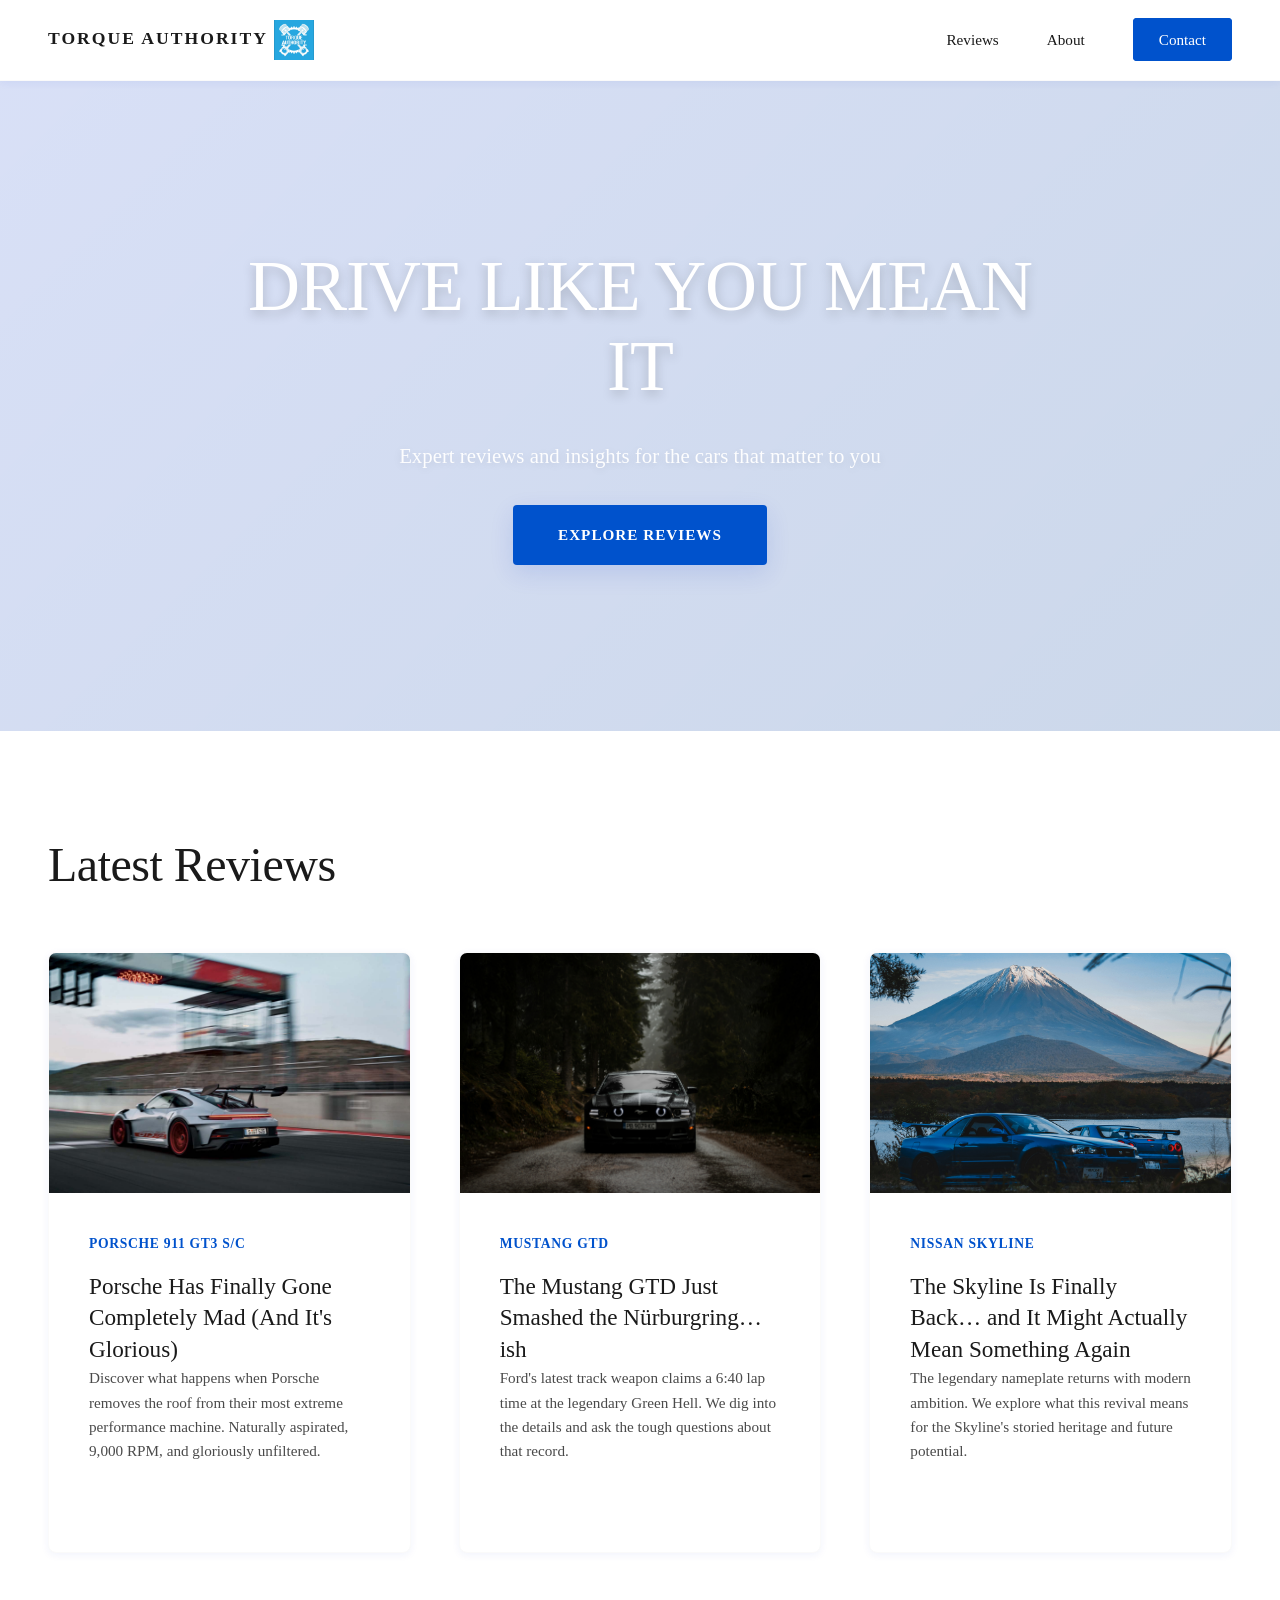
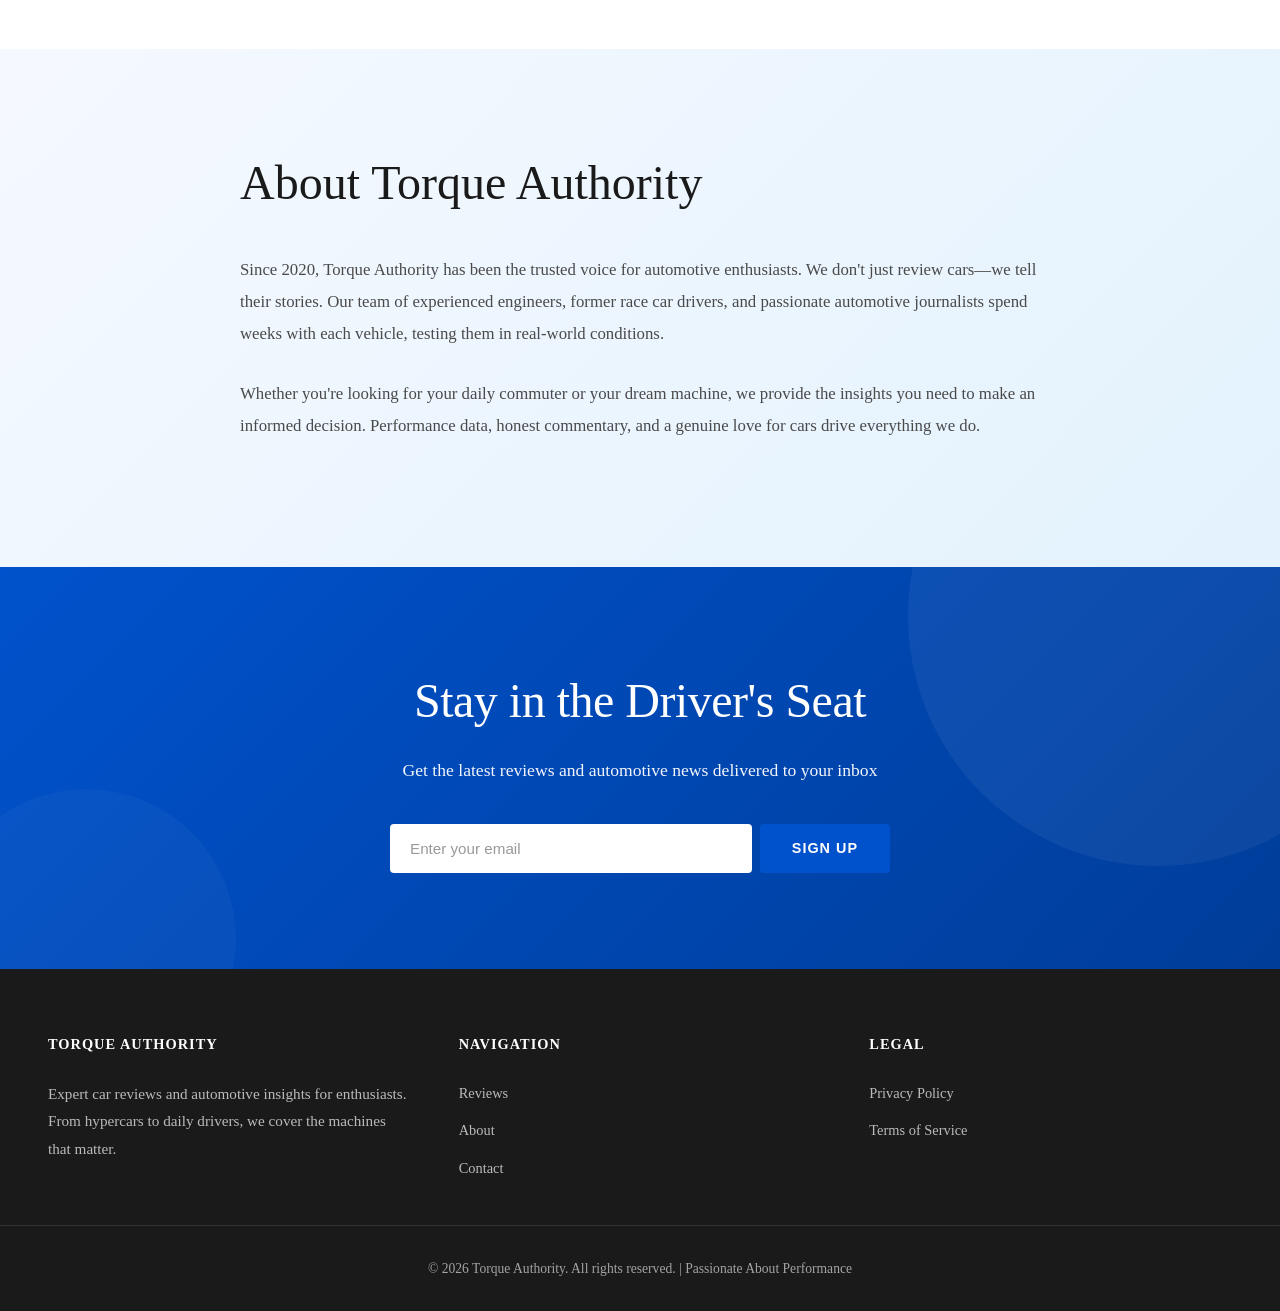
==== index.html @ 22b9e5da "Folder change" ====
<!DOCTYPE html>
<html lang="en">

<head>
    <meta charset="UTF-8">
    <meta name="viewport" content="width=device-width, initial-scale=1.0">
    <meta name="description"
        content="Torque Authority - Expert car reviews, performance analysis, and automotive insights for enthusiasts. Featuring in-depth reviews of Porsche, Mustang, and Nissan Skyline.">
    <meta name="keywords"
        content="car reviews, automotive blog, Porsche review, Mustang GTD, Nissan Skyline, performance cars, track reviews">
    <meta name="author" content="Torque Authority">
    <meta property="og:title" content="Torque Authority - Expert Car Reviews">
    <meta property="og:description"
        content="In-depth reviews of high-performance vehicles including Porsche 911 GT3 S/C, Mustang GTD, and Nissan Skyline.">
    <meta property="og:type" content="website">
    <meta name="robots" content="index, follow">
    <meta name="viewport" content="width=device-width, initial-scale=1.0, viewport-fit=cover">
    <title>Torque Authority - Expert Car Reviews & Performance Analysis</title>
    <link rel="stylesheet" href="styles-new.css">
</head>

<body>
    <!-- Navigation -->
    <header class="header">
        <nav class="navbar">
            <div class="nav-container">
                <div class="logo">
                    <a href="index-new.html" class="logo-link" title="Torque Authority Home">
                        <span class="logo-text">TORQUE AUTHORITY</span>
                        <img src="images/logo.jpeg" alt="Torque Authority Logo" style="height: 40px; margin-right: 10px; vertical-align: middle;">
                    </a>
                </div>
                <ul class="nav-menu">
                    <li><a href="#reviews" class="nav-link">Reviews</a></li>
                    <li><a href="#about" class="nav-link">About</a></li>
                    <li><a href="#contact" class="nav-link contact-btn">Contact</a></li>
                </ul>
                <div class="hamburger">
                    <span></span>
                    <span></span>
                    <span></span>
                </div>
            </div>
        </nav>
    </header>

    <main>
        <!-- Hero Section -->
        <section class="hero">
            <div class="hero-content">
                <h1 class="hero-title">DRIVE LIKE YOU MEAN IT</h1>
                <p class="hero-subtitle">Expert reviews and insights for the cars that matter to you</p>
                <a href="#reviews" class="cta-button">Explore Reviews</a>
            </div>
        </section>

        <!-- Featured Reviews -->
        <section id="reviews" class="reviews-section">
            <div class="section-container">
                <h2 class="section-title">Latest Reviews</h2>
                <div class="reviews-grid">
                    <!-- Review 1: Porsche -->
                    <article class="review-card">
                        <div class="card-image">
                            <img src="images/porsche-review.jpg" alt="Porsche 911 GT3 S/C - High-Performance Sports Car">
                        </div>
                        <div class="card-content">
                            <p class="review-meta">Porsche 911 GT3 S/C</p>
                            <h3><a href="porsche-review.html" class="review-title">Porsche Has Finally Gone Completely Mad (And It's Glorious)</a></h3>
                            <p class="review-excerpt">Discover what happens when Porsche removes the roof from their most extreme performance machine. Naturally aspirated, 9,000 RPM, and gloriously unfiltered.</p>
                            <a href="porsche-review.html" class="read-more">Read Review →</a>
                        </div>
                    </article>

                    <!-- Review 2: Mustang -->
                    <article class="review-card">
                        <div class="card-image">
                            <img src="images/mustang-review.jpg" alt="Ford Mustang GTD - Track-Focused American Muscle">
                        </div>
                        <div class="card-content">
                            <p class="review-meta">Mustang GTD</p>
                            <h3><a href="mustang-review.html" class="review-title">The Mustang GTD Just Smashed the Nürburgring…ish</a></h3>
                            <p class="review-excerpt">Ford's latest track weapon claims a 6:40 lap time at the legendary Green Hell. We dig into the details and ask the tough questions about that record.</p>
                            <a href="mustang-review.html" class="read-more">Read Review →</a>
                        </div>
                    </article>

                    <!-- Review 3: Nissan Skyline -->
                    <article class="review-card">
                        <div class="card-image">
                            <img src="images/skyline-review.jpg" alt="Nissan Skyline - Legendary Japanese Performance">
                        </div>
                        <div class="card-content">
                            <p class="review-meta">Nissan Skyline</p>
                            <h3><a href="skyline-review.html" class="review-title">The Skyline Is Finally Back… and It Might Actually Mean Something Again</a></h3>
                            <p class="review-excerpt">The legendary nameplate returns with modern ambition. We explore what this revival means for the Skyline's storied heritage and future potential.</p>
                            <a href="skyline-review.html" class="read-more">Read Review →</a>
                        </div>
                    </article>
                </div>
            </div>
        </section>

        <!-- About Section -->
        <section id="about" class="about-section">
            <div class="section-container">
                <div class="about-content">
                    <h2>About Torque Authority</h2>
                    <p>Since 2020, Torque Authority has been the trusted voice for automotive enthusiasts. We don't just review cars—we tell their stories. Our team of experienced engineers, former race car drivers, and passionate automotive journalists spend weeks with each vehicle, testing them in real-world conditions.</p>
                    <p>Whether you're looking for your daily commuter or your dream machine, we provide the insights you need to make an informed decision. Performance data, honest commentary, and a genuine love for cars drive everything we do.</p>
                </div>
            </div>
        </section>

        <!-- Newsletter Section -->
        <section id="contact" class="newsletter-section">
            <div class="section-container">
                <h2>Stay in the Driver's Seat</h2>
                <p>Get the latest reviews and automotive news delivered to your inbox</p>
                <form class="newsletter-form">
                    <input type="email" placeholder="Enter your email" required aria-label="Email for newsletter subscription">
                    <button type="submit" class="btn-submit">Sign Up</button>
                </form>
            </div>
        </section>
    </main>

    <!-- Footer -->
    <footer class="footer">
        <div class="footer-content">
            <div class="footer-section">
                <h4>TORQUE AUTHORITY</h4>
                <p>Expert car reviews and automotive insights for enthusiasts. From hypercars to daily drivers, we cover the machines that matter.</p>
            </div>
            <div class="footer-section">
                <h4>NAVIGATION</h4>
                <ul>
                    <li><a href="#reviews">Reviews</a></li>
                    <li><a href="#about">About</a></li>
                    <li><a href="#contact">Contact</a></li>
                </ul>
            </div>
            <div class="footer-section">
                <h4>LEGAL</h4>
                <ul>
                    <li><a href="#">Privacy Policy</a></li>
                    <li><a href="#">Terms of Service</a></li>
                </ul>
            </div>
        </div>
        <div class="footer-bottom">
            <p>&copy; 2026 Torque Authority. All rights reserved. | Passionate About Performance</p>
        </div>
    </footer>

    <script src="script.js"></script>
</body>

</html>
---- styles-new.css ----
/* ========================================
   TORQUE AUTHORITY - LEXINGTON INSPIRED
   BLUE COLOR SCHEME - ENHANCED
   ======================================== */

* {
    margin: 0;
    padding: 0;
    box-sizing: border-box;
}

:root {
    /* Blue Color Scheme */
    --primary-blue: #0052cc;
    --dark-blue: #003d99;
    --light-blue: #e3f2fd;
    --very-light-blue: #f5f9ff;
    
    /* Neutral Colors */
    --primary-black: #1a1a1a;
    --light-gray: #fafafa;
    --medium-gray: #f0f0f0;
    --dark-gray: #2a2a2a;
    --very-light-gray: #f8f8f8;
    --text-dark: #1a1a1a;
    --text-medium: #4a4a4a;
    --text-light: #6a6a6a;
    --text-muted: #8a8a8a;
    --white: #ffffff;
    --off-white: #fefefe;
    
    /* Shadows */
    --shadow-sm: 0 2px 8px rgba(0, 52, 204, 0.06);
    --shadow-md: 0 8px 24px rgba(0, 52, 204, 0.12);
    --shadow-lg: 0 16px 40px rgba(0, 52, 204, 0.15);
    --transition: all 0.3s ease;
}

html {
    scroll-behavior: smooth;
}

body {
    font-family: -apple-system, BlinkMacSystemFont, 'Segoe UI', Georgia, 'Times New Roman', serif;
    color: var(--text-dark);
    background-color: var(--off-white);
    line-height: 1.6;
    overflow-x: hidden;
}

/* ========================================
   SCROLL ANIMATIONS
   ======================================== */

@keyframes fadeInUp {
    from {
        opacity: 0;
        transform: translateY(30px);
    }
    to {
        opacity: 1;
        transform: translateY(0);
    }
}

@keyframes slideInLeft {
    from {
        opacity: 0;
        transform: translateX(-40px);
    }
    to {
        opacity: 1;
        transform: translateX(0);
    }
}

@keyframes slideInRight {
    from {
        opacity: 0;
        transform: translateX(40px);
    }
    to {
        opacity: 1;
        transform: translateX(0);
    }
}

@keyframes scaleIn {
    from {
        opacity: 0;
        transform: scale(0.95);
    }
    to {
        opacity: 1;
        transform: scale(1);
    }
}

.animate-fade-in-up {
    animation: fadeInUp 0.8s ease-out;
}

.animate-slide-in-left {
    animation: slideInLeft 0.8s ease-out;
}

.animate-slide-in-right {
    animation: slideInRight 0.8s ease-out;
}

.animate-scale-in {
    animation: scaleIn 0.6s ease-out;
}

/* ========================================
   HEADER & NAVIGATION
   ======================================== */

.header {
    position: sticky;
    top: 0;
    background-color: rgba(255, 255, 255, 0.98);
    backdrop-filter: blur(10px);
    border-bottom: 1px solid var(--light-gray);
    z-index: 1000;
    box-shadow: var(--shadow-sm);
    transition: var(--transition);
}

.navbar {
    padding: 1.25rem 0;
}

.nav-container {
    max-width: 1400px;
    margin: 0 auto;
    padding: 0 3rem;
    display: flex;
    justify-content: space-between;
    align-items: center;
}

.logo {
    font-size: 1.1rem;
    font-weight: 700;
    letter-spacing: 2px;
    color: var(--text-dark);
}

.logo-link {
    text-decoration: none;
    color: inherit;
    transition: var(--transition);
}

.logo-link:hover {
    color: var(--primary-blue);
}

.logo-text {
    text-transform: uppercase;
}

.nav-menu {
    display: flex;
    list-style: none;
    gap: 3rem;
    align-items: center;
}

.nav-link {
    color: var(--text-dark);
    text-decoration: none;
    font-weight: 500;
    font-size: 0.95rem;
    transition: var(--transition);
    position: relative;
}

.nav-link::after {
    content: '';
    position: absolute;
    bottom: -5px;
    left: 0;
    width: 0;
    height: 2px;
    background-color: var(--primary-blue);
    transition: var(--transition);
}

.nav-link:hover::after {
    width: 100%;
}

.contact-btn {
    background-color: var(--primary-blue);
    color: var(--white);
    padding: 0.7rem 1.5rem;
    border-radius: 4px;
    transition: var(--transition);
    border: 2px solid var(--primary-blue);
}

.contact-btn:hover {
    background-color: var(--dark-blue);
    border-color: var(--dark-blue);
    box-shadow: var(--shadow-md);
    transform: translateY(-2px);
}

.hamburger {
    display: none;
    flex-direction: column;
    cursor: pointer;
}

.hamburger span {
    width: 25px;
    height: 3px;
    background-color: var(--text-dark);
    margin: 4px 0;
    transition: var(--transition);
}

/* ========================================
   BUTTONS & CTA
   ======================================== */

.cta-button {
    display: inline-block;
    padding: 1.1rem 2.8rem;
    background-color: var(--primary-blue);
    color: var(--white);
    text-decoration: none;
    font-weight: 600;
    font-size: 0.95rem;
    letter-spacing: 1px;
    text-transform: uppercase;
    border: none;
    border-radius: 4px;
    cursor: pointer;
    transition: var(--transition);
    box-shadow: var(--shadow-md);
}

.cta-button:hover {
    background-color: var(--dark-blue);
    box-shadow: var(--shadow-lg);
    transform: translateY(-3px);
}

.btn-submit {
    padding: 1rem 2rem;
    background-color: var(--primary-blue);
    color: var(--white);
    border: none;
    font-size: 0.9rem;
    font-weight: 600;
    cursor: pointer;
    transition: var(--transition);
    text-transform: uppercase;
    letter-spacing: 1px;
    border-radius: 4px;
}

.btn-submit:hover {
    background-color: var(--dark-blue);
    box-shadow: var(--shadow-md);
    transform: translateY(-2px);
}

/* ========================================
   HERO SECTION
   ======================================== */

.hero {
    position: relative;
    display: flex;
    align-items: center;
    justify-content: center;
    padding: 8rem 3rem;
    max-width: 100%;
    min-height: 650px;
    background-image: url('../Images/Homepage.JPG');
    background-size: cover;
    background-position: center;
    background-attachment: fixed;
    overflow: hidden;
}

.hero::before {
    content: '';
    position: absolute;
    top: 0;
    left: 0;
    right: 0;
    bottom: 0;
    background: linear-gradient(135deg, rgba(0, 52, 204, 0.15) 0%, rgba(0, 61, 153, 0.2) 100%);
    z-index: 1;
}

.hero-content {
    position: relative;
    z-index: 2;
    max-width: 800px;
    display: flex;
    flex-direction: column;
    align-items: center;
    gap: 2rem;
    animation: fadeInUp 0.8s ease-out;
}

.hero-title {
    font-size: 4.5rem;
    line-height: 1.1;
    color: var(--white);
    font-weight: 300;
    letter-spacing: -1px;
    text-shadow: 0 4px 12px rgba(0, 0, 0, 0.2);
    text-align: center;
}

.hero-subtitle {
    font-size: 1.3rem;
    color: rgba(255, 255, 255, 0.95);
    line-height: 1.7;
    text-align: center;
    text-shadow: 0 2px 8px rgba(0, 0, 0, 0.1);
}

/* ========================================
   SECTION STYLES
   ======================================== */

.section-container {
    max-width: 1400px;
    margin: 0 auto;
    padding: 0 3rem;
}

section {
    padding: 6rem 0;
}

.section-title {
    font-size: 3rem;
    margin-bottom: 3rem;
    color: var(--text-dark);
    font-weight: 300;
    letter-spacing: -0.5px;
    animation: fadeInUp 0.6s ease-out;
}

/* ========================================
   REVIEWS SECTION
   ======================================== */

.reviews-section {
    background-color: var(--white);
}

.reviews-grid {
    display: grid;
    grid-template-columns: repeat(auto-fit, minmax(360px, 1fr));
    gap: 3rem;
}

.review-card {
    background-color: var(--white);
    border: 1px solid var(--light-gray);
    border-radius: 8px;
    overflow: hidden;
    transition: var(--transition);
    box-shadow: var(--shadow-sm);
    animation: fadeInUp 0.6s ease-out;
}

.review-card:hover {
    border-color: var(--primary-blue);
    box-shadow: var(--shadow-lg);
    transform: translateY(-8px);
}

.card-image {
    background: linear-gradient(135deg, var(--primary-blue) 0%, var(--dark-blue) 100%);
    height: 240px;
    display: flex;
    align-items: center;
    justify-content: center;
    font-size: 5rem;
    color: var(--white);
    overflow: hidden;
    position: relative;
    transition: var(--transition);
}

.card-image img {
    width: 100%;
    height: 100%;
    object-fit: cover;
    transition: var(--transition);
}

.review-card:hover .card-image img {
    transform: scale(1.05);
}

.card-content {
    padding: 2.5rem;
    display: flex;
    flex-direction: column;
    height: 100%;
}

.review-title {
    font-size: 1.45rem;
    margin-bottom: 0.75rem;
    line-height: 1.3;
    color: var(--text-dark);
    text-decoration: none;
    transition: var(--transition);
    font-weight: 500;
}

.review-title:hover {
    color: var(--primary-blue);
}

.review-meta {
    font-size: 0.85rem;
    color: var(--primary-blue);
    font-weight: 600;
    margin-bottom: 1rem;
    text-transform: uppercase;
    letter-spacing: 0.7px;
}

.review-excerpt {
    color: var(--text-medium);
    margin-bottom: 1.5rem;
    flex-grow: 1;
    font-size: 0.95rem;
    line-height: 1.6;
}

.read-more {
    color: var(--primary-blue);
    text-decoration: none;
    font-weight: 600;
    font-size: 0.95rem;
    transition: var(--transition);
    display: inline-flex;
    align-items: center;
    width: fit-content;
}

.read-more:hover {
    transform: translateX(4px);
}

/* ========================================
   REVIEW ARTICLE PAGE
   ======================================== */

.review-article {
    background-color: var(--white);
    padding: 4rem 0;
    min-height: 600px;
}

.article-image {
    width: 100%;
    max-height: 500px;
    object-fit: cover;
    border-radius: 8px;
    margin-bottom: 3rem;
    box-shadow: var(--shadow-md);
    animation: fadeInUp 0.6s ease-out;
}

.article-container {
    max-width: 800px;
    margin: 0 auto;
    padding: 0 3rem;
}

.article-header {
    margin-bottom: 3rem;
    animation: fadeInUp 0.6s ease-out;
}

.article-title {
    font-size: 3rem;
    margin-bottom: 1rem;
    color: var(--text-dark);
    font-weight: 300;
    line-height: 1.2;
}

.article-meta {
    font-size: 0.95rem;
    color: var(--primary-blue);
    font-weight: 600;
    text-transform: uppercase;
    letter-spacing: 1px;
    margin-bottom: 1.5rem;
}

.article-divider {
    width: 60px;
    height: 3px;
    background-color: var(--primary-blue);
    margin-top: 2rem;
    border-radius: 2px;
}

.article-content {
    font-size: 1.1rem;
    color: var(--text-medium);
    line-height: 1.9;
    margin-bottom: 3rem;
    animation: fadeInUp 0.8s ease-out;
}

.article-content p {
    margin-bottom: 1.8rem;
    text-align: justify;
}

.article-footer {
    padding-top: 2rem;
    border-top: 2px solid var(--light-gray);
    animation: fadeInUp 1s ease-out;
}

.back-link {
    color: var(--primary-blue);
    text-decoration: none;
    font-weight: 600;
    transition: var(--transition);
    display: inline-flex;
    align-items: center;
    gap: 0.5rem;
}

.back-link:hover {
    transform: translateX(-4px);
}

/* ========================================
   ABOUT SECTION
   ======================================== */

.about-section {
    background: linear-gradient(135deg, var(--very-light-blue) 0%, var(--light-blue) 100%);
    padding: 6rem 0;
}

.about-content {
    max-width: 800px;
    margin: 0 auto;
    animation: fadeInUp 0.6s ease-out;
}

.about-content h2 {
    font-size: 3rem;
    margin-bottom: 2rem;
    color: var(--text-dark);
    font-weight: 300;
}

.about-content p {
    font-size: 1.05rem;
    color: var(--text-medium);
    margin-bottom: 1.8rem;
    line-height: 1.9;
}

/* ========================================
   NEWSLETTER SECTION
   ======================================== */

.newsletter-section {
    background: linear-gradient(135deg, var(--primary-blue) 0%, var(--dark-blue) 100%);
    color: var(--white);
    text-align: center;
    padding: 6rem 0;
    position: relative;
    overflow: hidden;
}

.newsletter-section::before {
    content: '';
    position: absolute;
    top: -50%;
    right: -10%;
    width: 500px;
    height: 500px;
    background: rgba(255, 255, 255, 0.05);
    border-radius: 50%;
    animation: float 6s ease-in-out infinite;
}

.newsletter-section::after {
    content: '';
    position: absolute;
    bottom: -30%;
    left: -5%;
    width: 300px;
    height: 300px;
    background: rgba(255, 255, 255, 0.03);
    border-radius: 50%;
    animation: float 8s ease-in-out infinite reverse;
}

@keyframes float {
    0%, 100% {
        transform: translateY(0px);
    }
    50% {
        transform: translateY(-30px);
    }
}

.newsletter-section h2 {
    font-size: 3rem;
    margin-bottom: 1rem;
    font-weight: 300;
    letter-spacing: -0.5px;
    position: relative;
    z-index: 2;
    animation: fadeInUp 0.6s ease-out;
}

.newsletter-section p {
    font-size: 1.1rem;
    margin-bottom: 2.5rem;
    opacity: 0.95;
    position: relative;
    z-index: 2;
    animation: fadeInUp 0.8s ease-out;
}

.newsletter-form {
    display: flex;
    gap: 0.5rem;
    max-width: 500px;
    margin: 0 auto;
    position: relative;
    z-index: 2;
    animation: fadeInUp 1s ease-out;
}

.newsletter-form input {
    flex: 1;
    padding: 1rem 1.25rem;
    border: none;
    border-radius: 4px;
    font-size: 0.95rem;
    background-color: var(--white);
    color: var(--text-dark);
    transition: var(--transition);
}

.newsletter-form input::placeholder {
    color: #999;
}

.newsletter-form input:focus {
    outline: none;
    box-shadow: 0 0 0 3px rgba(255, 255, 255, 0.2);
}

/* ========================================
   FOOTER
   ======================================== */

.footer {
    background-color: var(--primary-black);
    color: var(--white);
    padding: 4rem 0 2rem 0;
}

.footer-content {
    max-width: 1400px;
    margin: 0 auto;
    padding: 0 3rem;
    display: grid;
    grid-template-columns: repeat(auto-fit, minmax(250px, 1fr));
    gap: 3rem;
    margin-bottom: 2rem;
}

.footer-section h4 {
    font-size: 0.9rem;
    margin-bottom: 1.5rem;
    text-transform: uppercase;
    letter-spacing: 1px;
    font-weight: 600;
}

.footer-section p {
    color: rgba(255, 255, 255, 0.7);
    line-height: 1.8;
    margin-bottom: 1.5rem;
    font-size: 0.95rem;
}

.footer-section ul {
    list-style: none;
}

.footer-section li {
    margin-bottom: 0.75rem;
}

.footer-section a {
    color: rgba(255, 255, 255, 0.7);
    text-decoration: none;
    transition: var(--transition);
    font-size: 0.9rem;
}

.footer-section a:hover {
    color: var(--primary-blue);
    padding-left: 4px;
}

.footer-bottom {
    text-align: center;
    padding-top: 2rem;
    border-top: 1px solid rgba(255, 255, 255, 0.1);
    color: rgba(255, 255, 255, 0.6);
    font-size: 0.85rem;
    max-width: 1400px;
    margin: 0 auto;
    padding: 2rem 3rem 0;
}

/* ========================================
   RESPONSIVE DESIGN
   ======================================== */

@media (max-width: 768px) {
    .nav-menu {
        display: none;
    }

    .hamburger {
        display: flex;
    }

    .nav-container {
        padding: 0 2rem;
    }

    .hero {
        padding: 4rem 2rem;
        min-height: 400px;
    }

    .hero-title {
        font-size: 2.5rem;
    }

    .hero-subtitle {
        font-size: 1.1rem;
    }

    .section-container {
        padding: 0 2rem;
    }

    .section-title {
        font-size: 2rem;
    }

    .reviews-grid {
        grid-template-columns: 1fr;
        gap: 2rem;
    }

    .article-container {
        padding: 0 2rem;
    }

    .article-title {
        font-size: 2rem;
    }

    .article-content {
        font-size: 1rem;
    }

    .newsletter-form {
        flex-direction: column;
    }

    .newsletter-form .btn-submit {
        flex: 1;
    }

    .card-image {
        height: 200px;
    }
}

@media (max-width: 480px) {
    .nav-container {
        padding: 0 1.5rem;
    }

    .hero {
        padding: 3rem 1.5rem;
        min-height: 300px;
        background-attachment: scroll;
    }

    .hero-title {
        font-size: 1.75rem;
    }

    .hero-subtitle {
        font-size: 1rem;
    }

    .section-container {
        padding: 0 1.5rem;
    }

    .section-title {
        font-size: 1.5rem;
    }

    .card-content {
        padding: 1.5rem;
    }

    .review-title {
        font-size: 1.2rem;
    }

    .article-container {
        padding: 0 1.5rem;
    }

    .article-title {
        font-size: 1.5rem;
    }

    .newsletter-section h2 {
        font-size: 1.75rem;
    }

    .newsletter-section p {
        font-size: 1rem;
    }

    .card-image {
        height: 180px;
    }
}

/* ========================================
   ACCESSIBILITY & UTILITY
   ======================================== */

@media (prefers-reduced-motion: reduce) {
    * {
        animation-duration: 0.01ms !important;
        animation-iteration-count: 1 !important;
        transition-duration: 0.01ms !important;
    }
}

a:focus,
button:focus,
input:focus {
    outline: 2px solid var(--primary-blue);
    outline-offset: 2px;
}
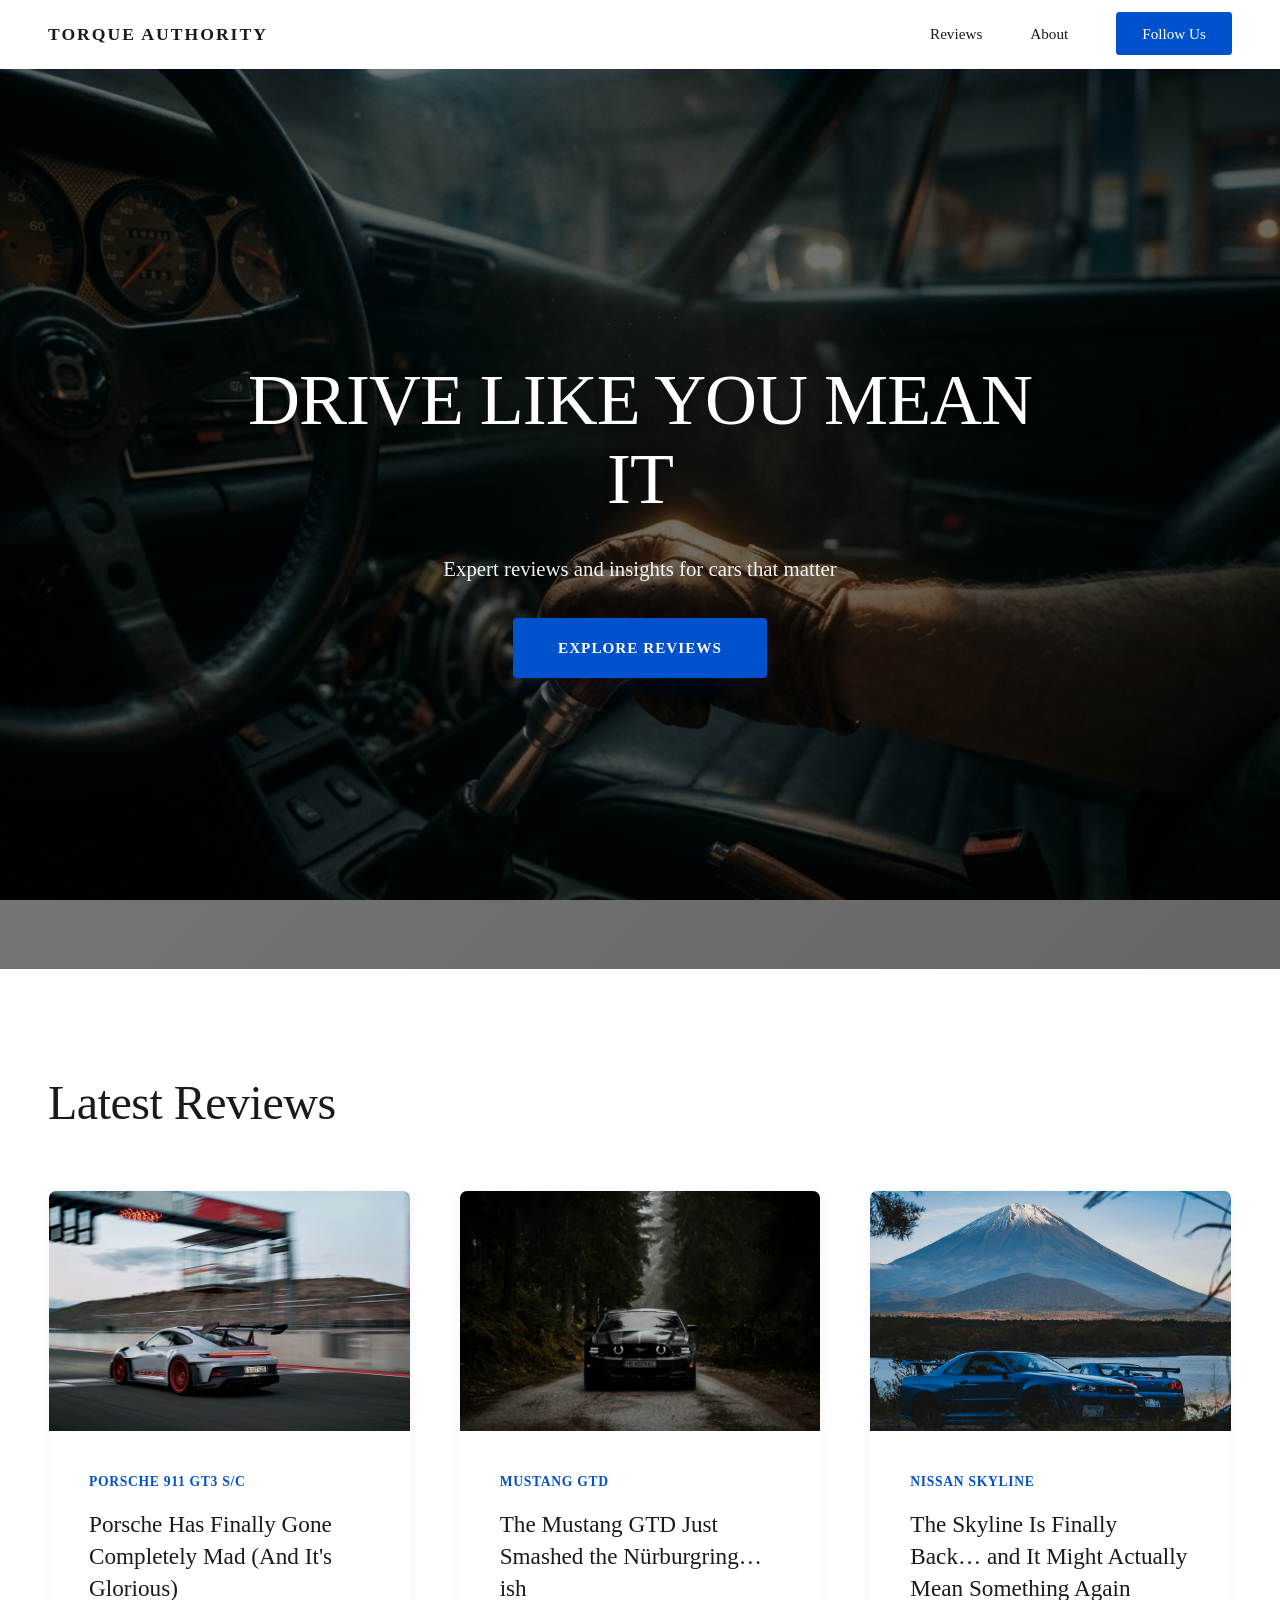
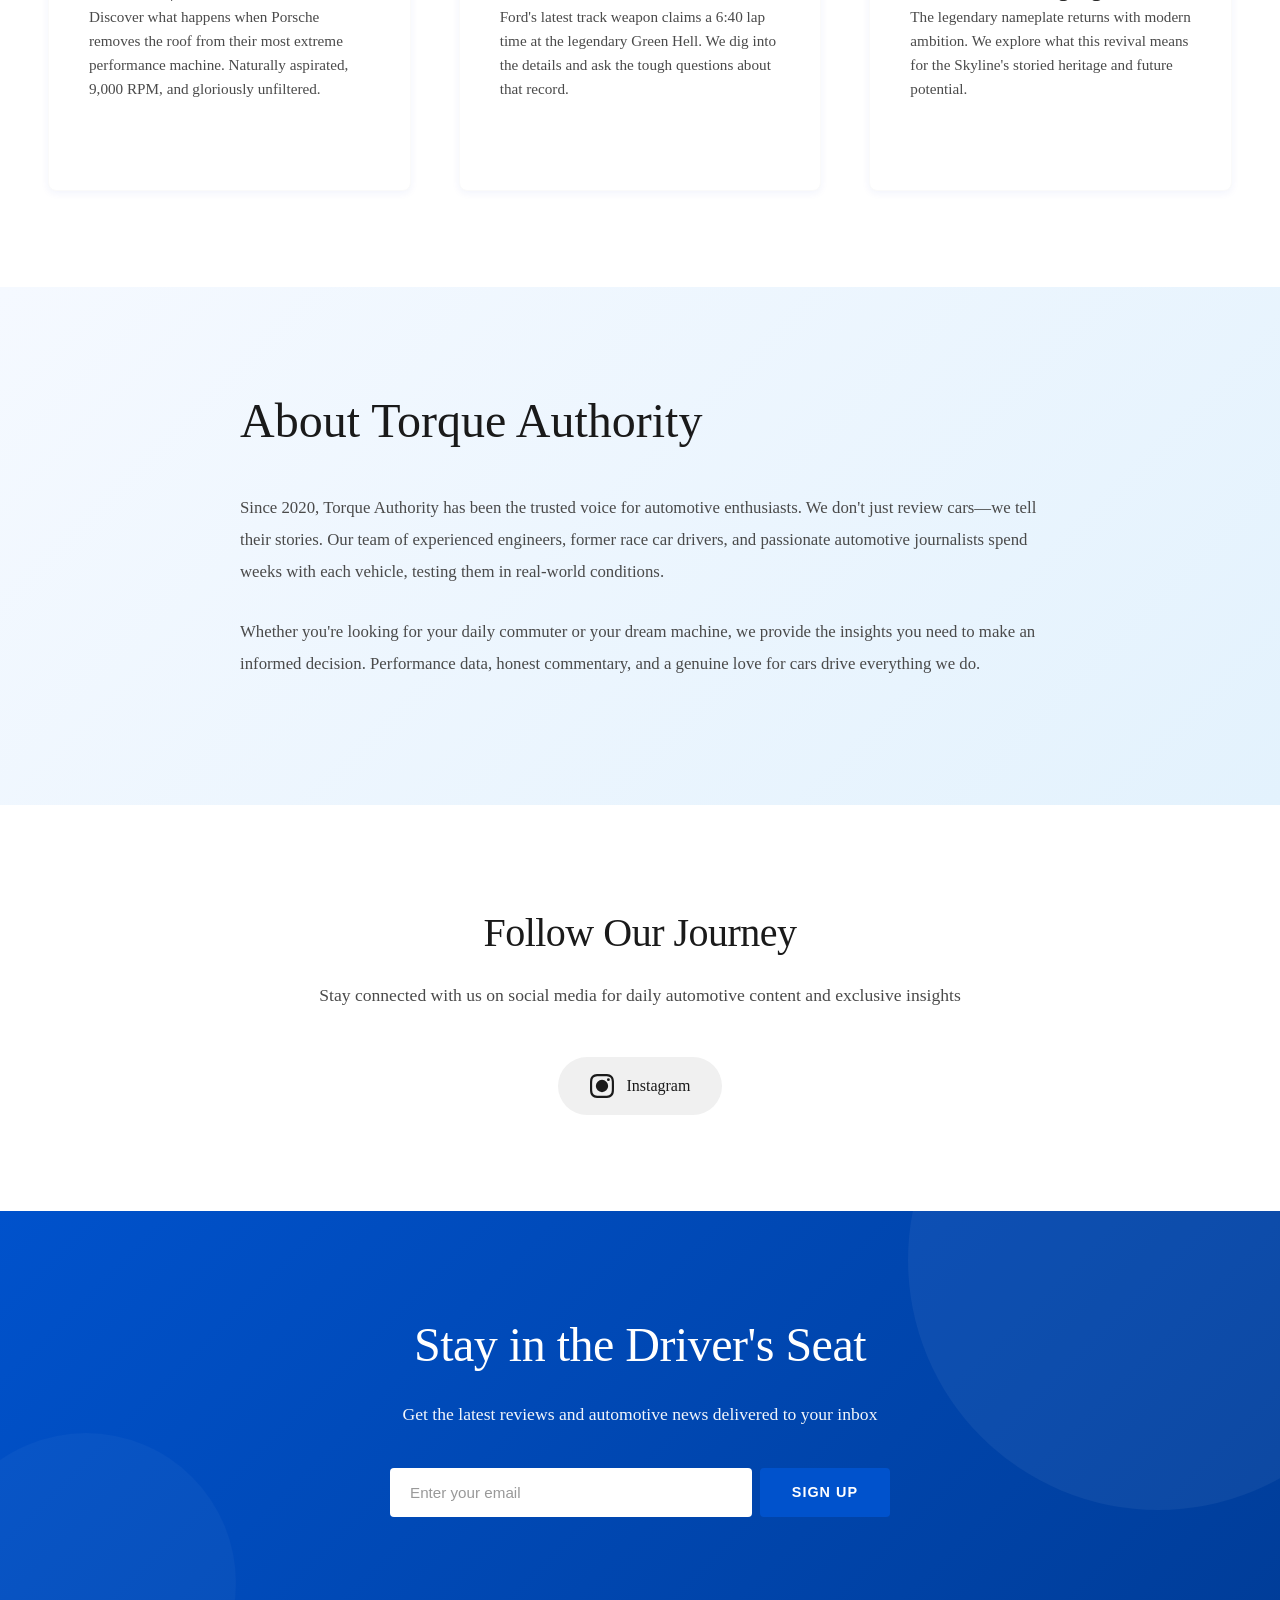
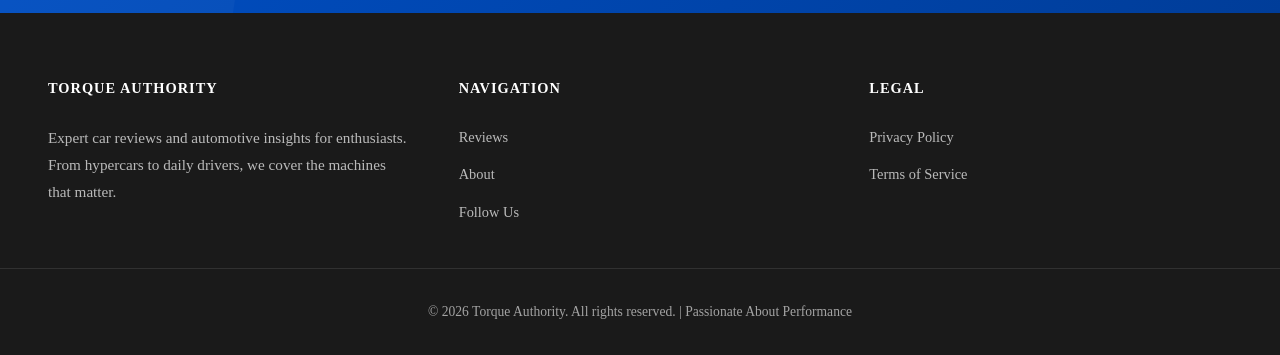
==== commit ab824238: "homepage updates" ====
--- a/index.html
+++ b/index.html
@@ -17,6 +17,15 @@
     <meta name="viewport" content="width=device-width, initial-scale=1.0, viewport-fit=cover">
     <title>Torque Authority - Expert Car Reviews & Performance Analysis</title>
     <link rel="stylesheet" href="styles-new.css">
+    <!-- Google tag (gtag.js) -->
+    <script async src="https://www.googletagmanager.com/gtag/js?id=G-8JW943DFEB"></script>
+    <script>
+        window.dataLayer = window.dataLayer || [];
+        function gtag() { dataLayer.push(arguments); }
+        gtag('js', new Date());
+
+        gtag('config', 'G-8JW943DFEB');
+    </script>
 </head>
 
 <body>
@@ -25,15 +34,14 @@
         <nav class="navbar">
             <div class="nav-container">
                 <div class="logo">
-                    <a href="index-new.html" class="logo-link" title="Torque Authority Home">
+                    <a href="index.html" class="logo-link" title="Torque Authority Home">
                         <span class="logo-text">TORQUE AUTHORITY</span>
-                        <img src="images/logo.jpeg" alt="Torque Authority Logo" style="height: 40px; margin-right: 10px; vertical-align: middle;">
                     </a>
                 </div>
                 <ul class="nav-menu">
                     <li><a href="#reviews" class="nav-link">Reviews</a></li>
                     <li><a href="#about" class="nav-link">About</a></li>
-                    <li><a href="#contact" class="nav-link contact-btn">Contact</a></li>
+                    <li><a href="#social" class="nav-link contact-btn">Follow Us</a></li>
                 </ul>
                 <div class="hamburger">
                     <span></span>
@@ -45,16 +53,18 @@
     </header>
 
     <main>
-        <!-- Hero Section -->
+        <!-- Hero Section with Background Image -->
         <section class="hero">
             <div class="hero-content">
                 <h1 class="hero-title">DRIVE LIKE YOU MEAN IT</h1>
-                <p class="hero-subtitle">Expert reviews and insights for the cars that matter to you</p>
-                <a href="#reviews" class="cta-button">Explore Reviews</a>
-            </div>
-        </section>
-
-        <!-- Featured Reviews -->
+                <p class="hero-subtitle">Expert reviews and insights for cars that matter</p>
+                <div class="hero-cta">
+                    <a href="#reviews" class="cta-button primary">Explore Reviews</a>
+                </div>
+            </div>
+        </section>
+
+        <!-- Featured Reviews Section -->
         <section id="reviews" class="reviews-section">
             <div class="section-container">
                 <h2 class="section-title">Latest Reviews</h2>
@@ -62,12 +72,16 @@
                     <!-- Review 1: Porsche -->
                     <article class="review-card">
                         <div class="card-image">
-                            <img src="images/porsche-review.jpg" alt="Porsche 911 GT3 S/C - High-Performance Sports Car">
+                            <img src="images/porsche-review.jpg"
+                                alt="Porsche 911 GT3 S/C - High-Performance Sports Car">
                         </div>
                         <div class="card-content">
                             <p class="review-meta">Porsche 911 GT3 S/C</p>
-                            <h3><a href="porsche-review.html" class="review-title">Porsche Has Finally Gone Completely Mad (And It's Glorious)</a></h3>
-                            <p class="review-excerpt">Discover what happens when Porsche removes the roof from their most extreme performance machine. Naturally aspirated, 9,000 RPM, and gloriously unfiltered.</p>
+                            <h3><a href="porsche-review.html" class="review-title">Porsche Has Finally Gone Completely
+                                    Mad (And It's Glorious)</a></h3>
+                            <p class="review-excerpt">Discover what happens when Porsche removes the roof from their
+                                most extreme performance machine. Naturally aspirated, 9,000 RPM, and gloriously
+                                unfiltered.</p>
                             <a href="porsche-review.html" class="read-more">Read Review →</a>
                         </div>
                     </article>
@@ -79,8 +93,10 @@
                         </div>
                         <div class="card-content">
                             <p class="review-meta">Mustang GTD</p>
-                            <h3><a href="mustang-review.html" class="review-title">The Mustang GTD Just Smashed the Nürburgring…ish</a></h3>
-                            <p class="review-excerpt">Ford's latest track weapon claims a 6:40 lap time at the legendary Green Hell. We dig into the details and ask the tough questions about that record.</p>
+                            <h3><a href="mustang-review.html" class="review-title">The Mustang GTD Just Smashed the
+                                    Nürburgring…ish</a></h3>
+                            <p class="review-excerpt">Ford's latest track weapon claims a 6:40 lap time at the legendary
+                                Green Hell. We dig into the details and ask the tough questions about that record.</p>
                             <a href="mustang-review.html" class="read-more">Read Review →</a>
                         </div>
                     </article>
@@ -92,8 +108,10 @@
                         </div>
                         <div class="card-content">
                             <p class="review-meta">Nissan Skyline</p>
-                            <h3><a href="skyline-review.html" class="review-title">The Skyline Is Finally Back… and It Might Actually Mean Something Again</a></h3>
-                            <p class="review-excerpt">The legendary nameplate returns with modern ambition. We explore what this revival means for the Skyline's storied heritage and future potential.</p>
+                            <h3><a href="skyline-review.html" class="review-title">The Skyline Is Finally Back… and It
+                                    Might Actually Mean Something Again</a></h3>
+                            <p class="review-excerpt">The legendary nameplate returns with modern ambition. We explore
+                                what this revival means for the Skyline's storied heritage and future potential.</p>
                             <a href="skyline-review.html" class="read-more">Read Review →</a>
                         </div>
                     </article>
@@ -106,19 +124,43 @@
             <div class="section-container">
                 <div class="about-content">
                     <h2>About Torque Authority</h2>
-                    <p>Since 2020, Torque Authority has been the trusted voice for automotive enthusiasts. We don't just review cars—we tell their stories. Our team of experienced engineers, former race car drivers, and passionate automotive journalists spend weeks with each vehicle, testing them in real-world conditions.</p>
-                    <p>Whether you're looking for your daily commuter or your dream machine, we provide the insights you need to make an informed decision. Performance data, honest commentary, and a genuine love for cars drive everything we do.</p>
+                    <p>Since 2020, Torque Authority has been the trusted voice for automotive enthusiasts. We don't just
+                        review cars—we tell their stories. Our team of experienced engineers, former race car drivers,
+                        and passionate automotive journalists spend weeks with each vehicle, testing them in real-world
+                        conditions.</p>
+                    <p>Whether you're looking for your daily commuter or your dream machine, we provide the insights you
+                        need to make an informed decision. Performance data, honest commentary, and a genuine love for
+                        cars drive everything we do.</p>
+                </div>
+            </div>
+        </section>
+
+        <!-- Social Links Section -->
+        <section id="social" class="social-section">
+            <div class="section-container">
+                <h2>Follow Our Journey</h2>
+                <p>Stay connected with us on social media for daily automotive content and exclusive insights</p>
+                <div class="social-links">
+                    <a href="https://www.instagram.com/torqueauthority/" target="_blank" rel="noopener noreferrer"
+                        class="social-link instagram" aria-label="Follow Torque Authority on Instagram">
+                        <svg viewBox="0 0 24 24" fill="currentColor">
+                            <path
+                                d="M12 2.163c3.204 0 3.584.012 4.85.07 3.252.148 4.771 1.691 4.919 4.919.058 1.265.069 1.645.069 4.849 0 3.205-.012 3.584-.069 4.849-.149 3.225-1.664 4.771-4.919 4.919-1.266.058-1.644.07-4.85.07-3.204 0-3.584-.012-4.849-.07-3.26-.149-4.771-1.699-4.919-4.92-.058-1.265-.07-1.644-.07-4.849 0-3.204.013-3.583.07-4.849.149-3.227 1.664-4.771 4.919-4.919 1.266-.057 1.645-.069 4.849-.069zm0-2.163c-3.259 0-3.667.014-4.947.072-4.358.2-6.78 2.618-6.98 6.98-.059 1.281-.073 1.689-.073 4.948 0 3.259.014 3.668.072 4.948.2 4.358 2.618 6.78 6.98 6.98 1.281.058 1.689.072 4.948.072 3.259 0 3.668-.014 4.948-.072 4.354-.2 6.782-2.618 6.979-6.98.059-1.28.073-1.689.073-4.948 0-3.259-.014-3.667-.072-4.947-.196-4.354-2.617-6.78-6.979-6.98-1.281-.059-1.69-.073-4.949-.073zM5.838 12a6.162 6.162 0 1 1 12.324 0 6.162 6.162 0 0 1-12.324 0zM12 16a4 4 0 1 1 0-8 4 4 0 0 1 0 8zm4.965-10.322a1.44 1.44 0 1 1 2.881.001 1.44 1.44 0 0 1-2.881-.001z" />
+                        </svg>
+                        <span>Instagram</span>
+                    </a>
                 </div>
             </div>
         </section>
 
         <!-- Newsletter Section -->
-        <section id="contact" class="newsletter-section">
+        <section class="newsletter-section">
             <div class="section-container">
                 <h2>Stay in the Driver's Seat</h2>
                 <p>Get the latest reviews and automotive news delivered to your inbox</p>
                 <form class="newsletter-form">
-                    <input type="email" placeholder="Enter your email" required aria-label="Email for newsletter subscription">
+                    <input type="email" placeholder="Enter your email" required
+                        aria-label="Email for newsletter subscription">
                     <button type="submit" class="btn-submit">Sign Up</button>
                 </form>
             </div>
@@ -130,14 +172,15 @@
         <div class="footer-content">
             <div class="footer-section">
                 <h4>TORQUE AUTHORITY</h4>
-                <p>Expert car reviews and automotive insights for enthusiasts. From hypercars to daily drivers, we cover the machines that matter.</p>
+                <p>Expert car reviews and automotive insights for enthusiasts. From hypercars to daily drivers, we cover
+                    the machines that matter.</p>
             </div>
             <div class="footer-section">
                 <h4>NAVIGATION</h4>
                 <ul>
                     <li><a href="#reviews">Reviews</a></li>
                     <li><a href="#about">About</a></li>
-                    <li><a href="#contact">Contact</a></li>
+                    <li><a href="#social">Follow Us</a></li>
                 </ul>
             </div>
             <div class="footer-section">
@@ -156,4 +199,4 @@
     <script src="script.js"></script>
 </body>
 
-</html>
+</html>
--- a/styles-new.css
+++ b/styles-new.css
@@ -280,8 +280,8 @@
     justify-content: center;
     padding: 8rem 3rem;
     max-width: 100%;
-    min-height: 650px;
-    background-image: url('../Images/Homepage.JPG');
+    min-height: 100vh;
+    background-image: url('images/homepage.png');
     background-size: cover;
     background-position: center;
     background-attachment: fixed;
@@ -295,7 +295,7 @@
     left: 0;
     right: 0;
     bottom: 0;
-    background: linear-gradient(135deg, rgba(0, 52, 204, 0.15) 0%, rgba(0, 61, 153, 0.2) 100%);
+    background: linear-gradient(135deg, rgba(0, 0, 0, 0.50) 0%, rgba(0, 0, 0, 0.60) 100%);
     z-index: 1;
 }
 
@@ -577,6 +577,67 @@
 }
 
 /* ========================================
+   SOCIAL SECTION
+   ======================================== */
+
+.social-section {
+    background-color: var(--white);
+    padding: 6rem 0;
+    text-align: center;
+}
+
+.social-section h2 {
+    font-size: 2.5rem;
+    margin-bottom: 1rem;
+    font-weight: 300;
+    letter-spacing: -0.5px;
+    color: var(--text-dark);
+}
+
+.social-section p {
+    font-size: 1.1rem;
+    color: var(--text-medium);
+    margin-bottom: 3rem;
+}
+
+.social-links {
+    display: flex;
+    justify-content: center;
+    gap: 2rem;
+    flex-wrap: wrap;
+}
+
+.social-link {
+    display: inline-flex;
+    align-items: center;
+    gap: 0.8rem;
+    padding: 1rem 2rem;
+    background-color: var(--medium-gray);
+    color: var(--text-dark);
+    text-decoration: none;
+    border-radius: 50px;
+    transition: var(--transition);
+    font-weight: 500;
+    font-size: 1rem;
+}
+
+.social-link:hover {
+    background-color: var(--primary-blue);
+    color: var(--white);
+    transform: translateY(-3px);
+    box-shadow: var(--shadow-md);
+}
+
+.social-link svg {
+    width: 24px;
+    height: 24px;
+}
+
+.social-link.instagram:hover {
+    background: linear-gradient(45deg, #f09433 0%, #e6683c 25%, #dc2743 50%, #cc2366 75%, #bc1888 100%);
+}
+
+/* ========================================
    NEWSLETTER SECTION
    ======================================== */
 
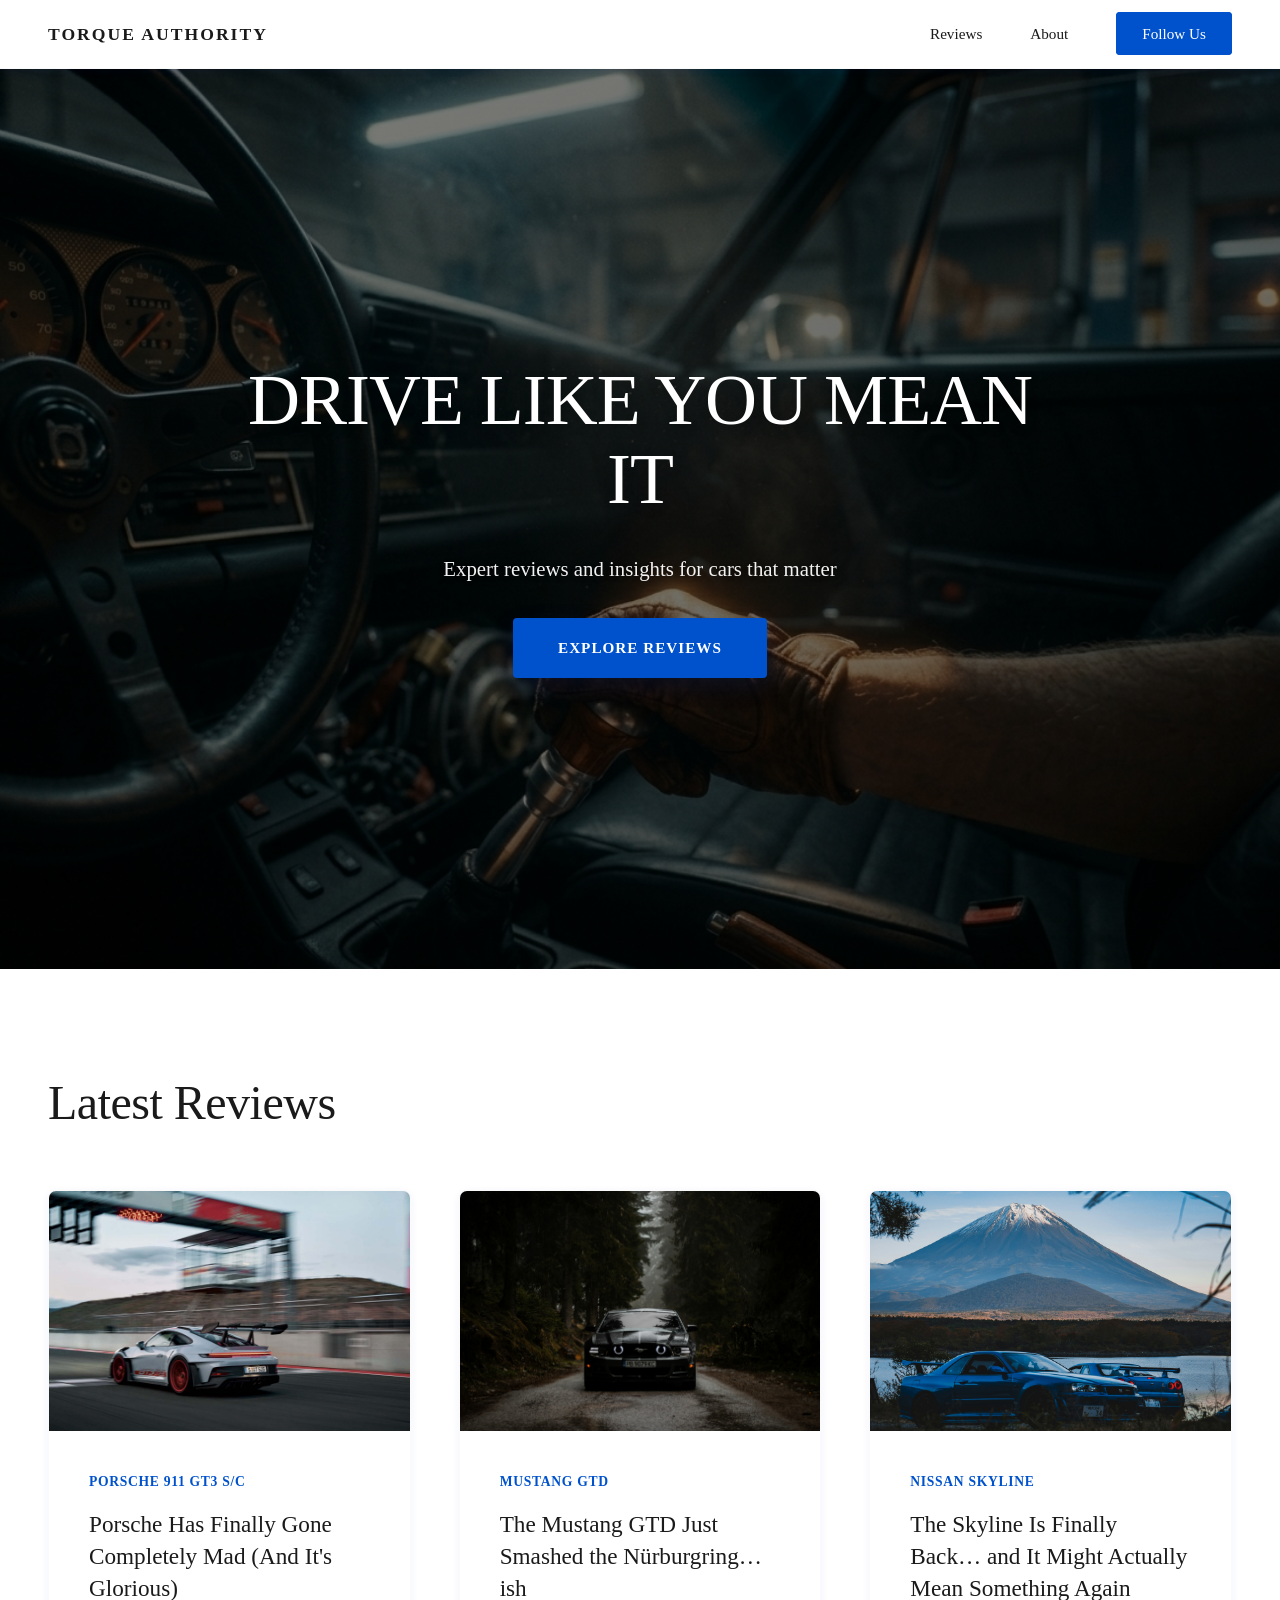
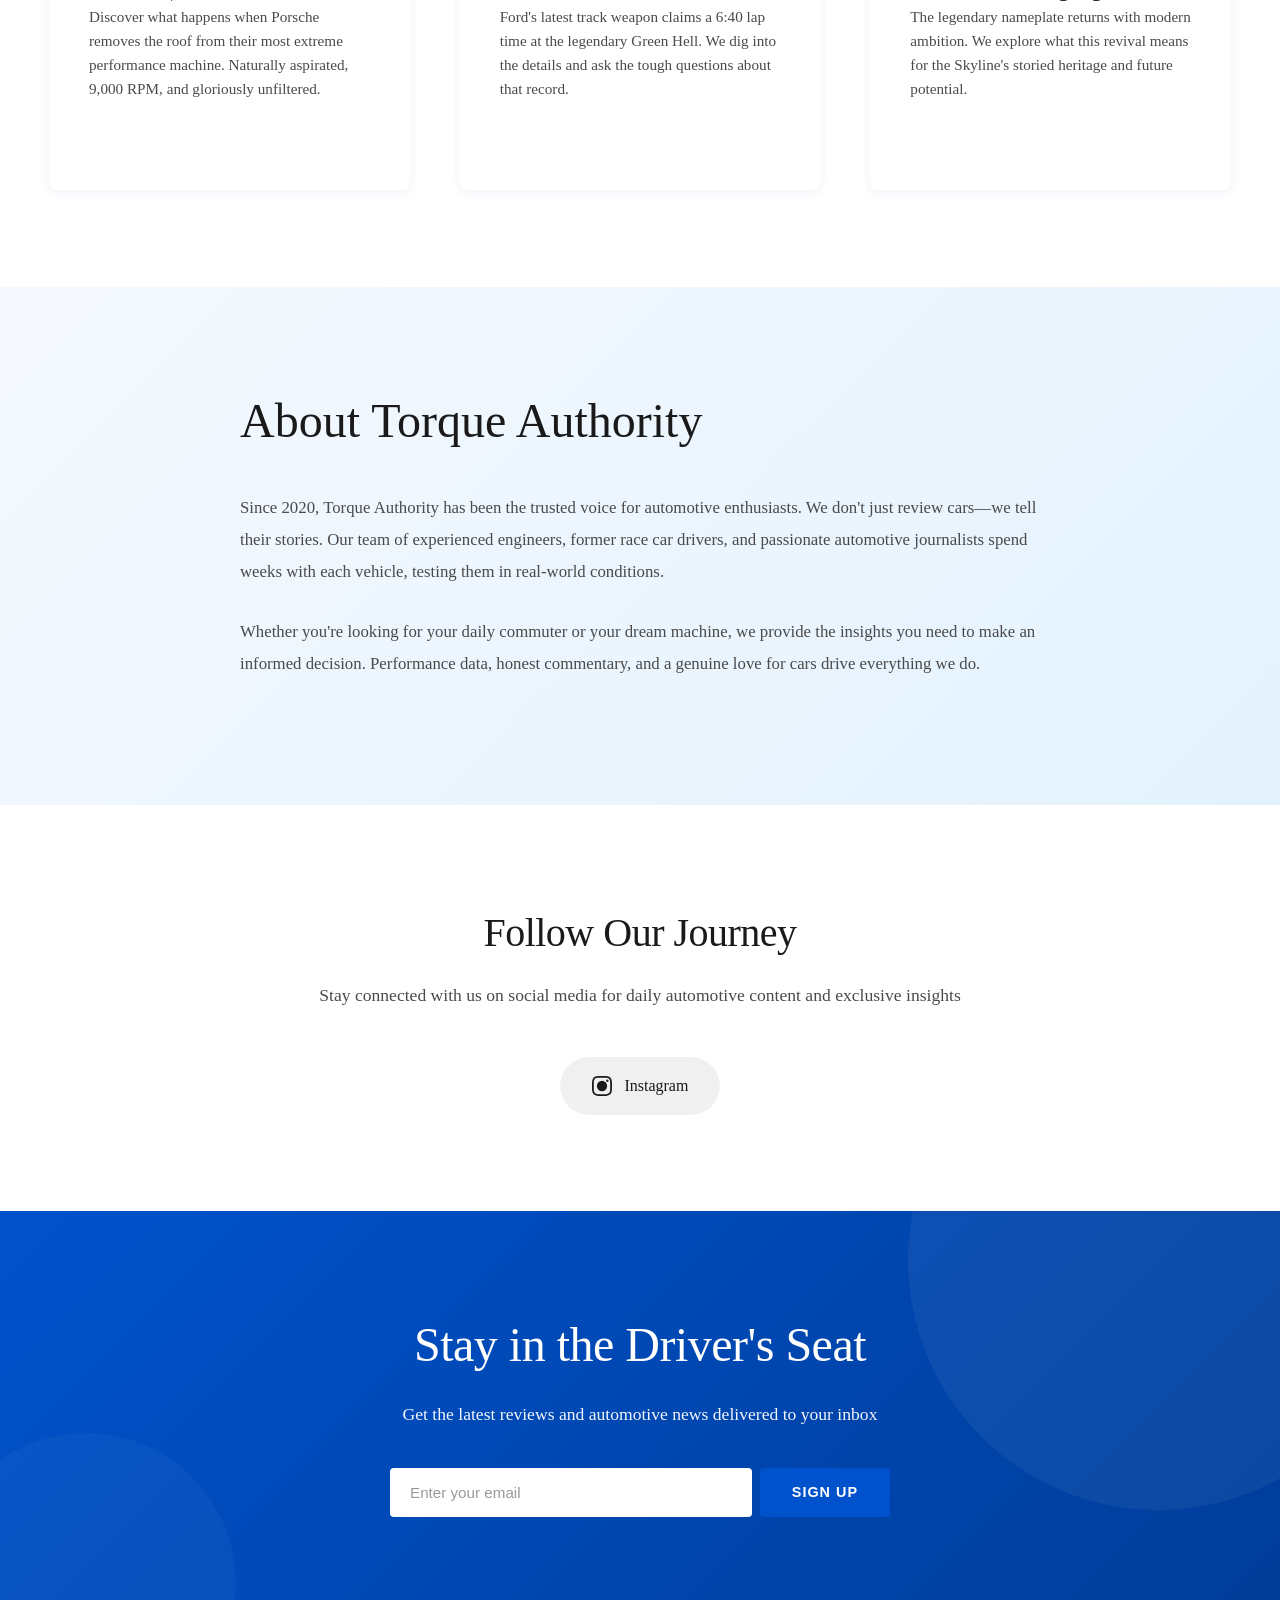
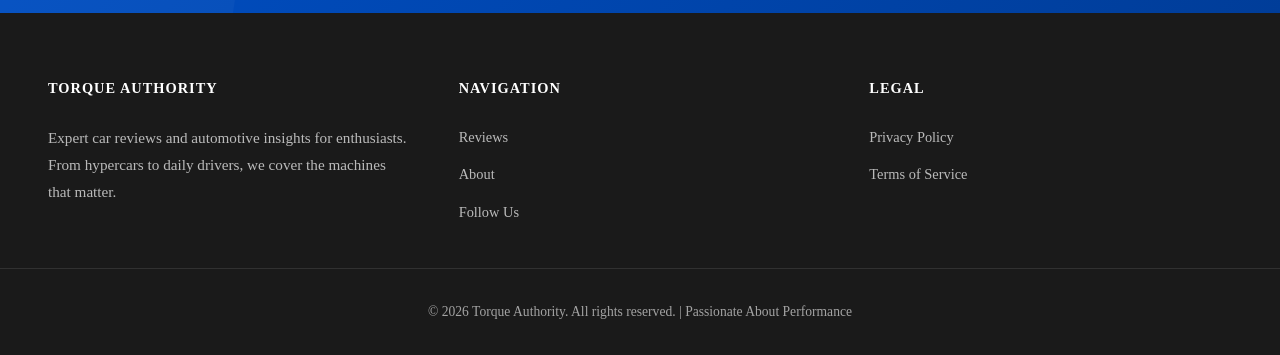
==== commit 9548c836: "safari-fix" ====
--- a/index.html
+++ b/index.html
@@ -55,6 +55,7 @@
     <main>
         <!-- Hero Section with Background Image -->
         <section class="hero">
+            <img class="hero-bg-image" src="images/homepage.png" alt="" aria-hidden="true">
             <div class="hero-content">
                 <h1 class="hero-title">DRIVE LIKE YOU MEAN IT</h1>
                 <p class="hero-subtitle">Expert reviews and insights for cars that matter</p>
--- a/styles-new.css
+++ b/styles-new.css
@@ -15,7 +15,7 @@
     --dark-blue: #003d99;
     --light-blue: #e3f2fd;
     --very-light-blue: #f5f9ff;
-    
+
     /* Neutral Colors */
     --primary-black: #1a1a1a;
     --light-gray: #fafafa;
@@ -28,7 +28,7 @@
     --text-muted: #8a8a8a;
     --white: #ffffff;
     --off-white: #fefefe;
-    
+
     /* Shadows */
     --shadow-sm: 0 2px 8px rgba(0, 52, 204, 0.06);
     --shadow-md: 0 8px 24px rgba(0, 52, 204, 0.12);
@@ -57,6 +57,7 @@
         opacity: 0;
         transform: translateY(30px);
     }
+
     to {
         opacity: 1;
         transform: translateY(0);
@@ -68,6 +69,7 @@
         opacity: 0;
         transform: translateX(-40px);
     }
+
     to {
         opacity: 1;
         transform: translateX(0);
@@ -79,6 +81,7 @@
         opacity: 0;
         transform: translateX(40px);
     }
+
     to {
         opacity: 1;
         transform: translateX(0);
@@ -90,6 +93,7 @@
         opacity: 0;
         transform: scale(0.95);
     }
+
     to {
         opacity: 1;
         transform: scale(1);
@@ -279,13 +283,29 @@
     align-items: center;
     justify-content: center;
     padding: 8rem 3rem;
-    max-width: 100%;
+    width: 100%;
     min-height: 100vh;
-    background-image: url('images/homepage.png');
+    background-image: url("images/homepage.png");
+    background-repeat: no-repeat;
+    background-position: center center;
     background-size: cover;
-    background-position: center;
-    background-attachment: fixed;
+    -webkit-background-size: cover;
+    background-attachment: scroll;
     overflow: hidden;
+}
+
+.hero-bg-image {
+    position: absolute;
+    top: 0;
+    right: 0;
+    bottom: 0;
+    left: 0;
+    width: 100%;
+    height: 100%;
+    object-fit: cover;
+    object-position: center center;
+    z-index: 0;
+    pointer-events: none;
 }
 
 .hero::before {
@@ -629,8 +649,14 @@
 }
 
 .social-link svg {
-    width: 24px;
-    height: 24px;
+    display: block;
+    width: 20px !important;
+    height: 20px !important;
+    min-width: 20px;
+    min-height: 20px;
+    max-width: 20px;
+    max-height: 20px;
+    flex-shrink: 0;
 }
 
 .social-link.instagram:hover {
@@ -675,9 +701,12 @@
 }
 
 @keyframes float {
-    0%, 100% {
+
+    0%,
+    100% {
         transform: translateY(0px);
     }
+
     50% {
         transform: translateY(-30px);
     }
@@ -939,4 +968,4 @@
 input:focus {
     outline: 2px solid var(--primary-blue);
     outline-offset: 2px;
-}
+}
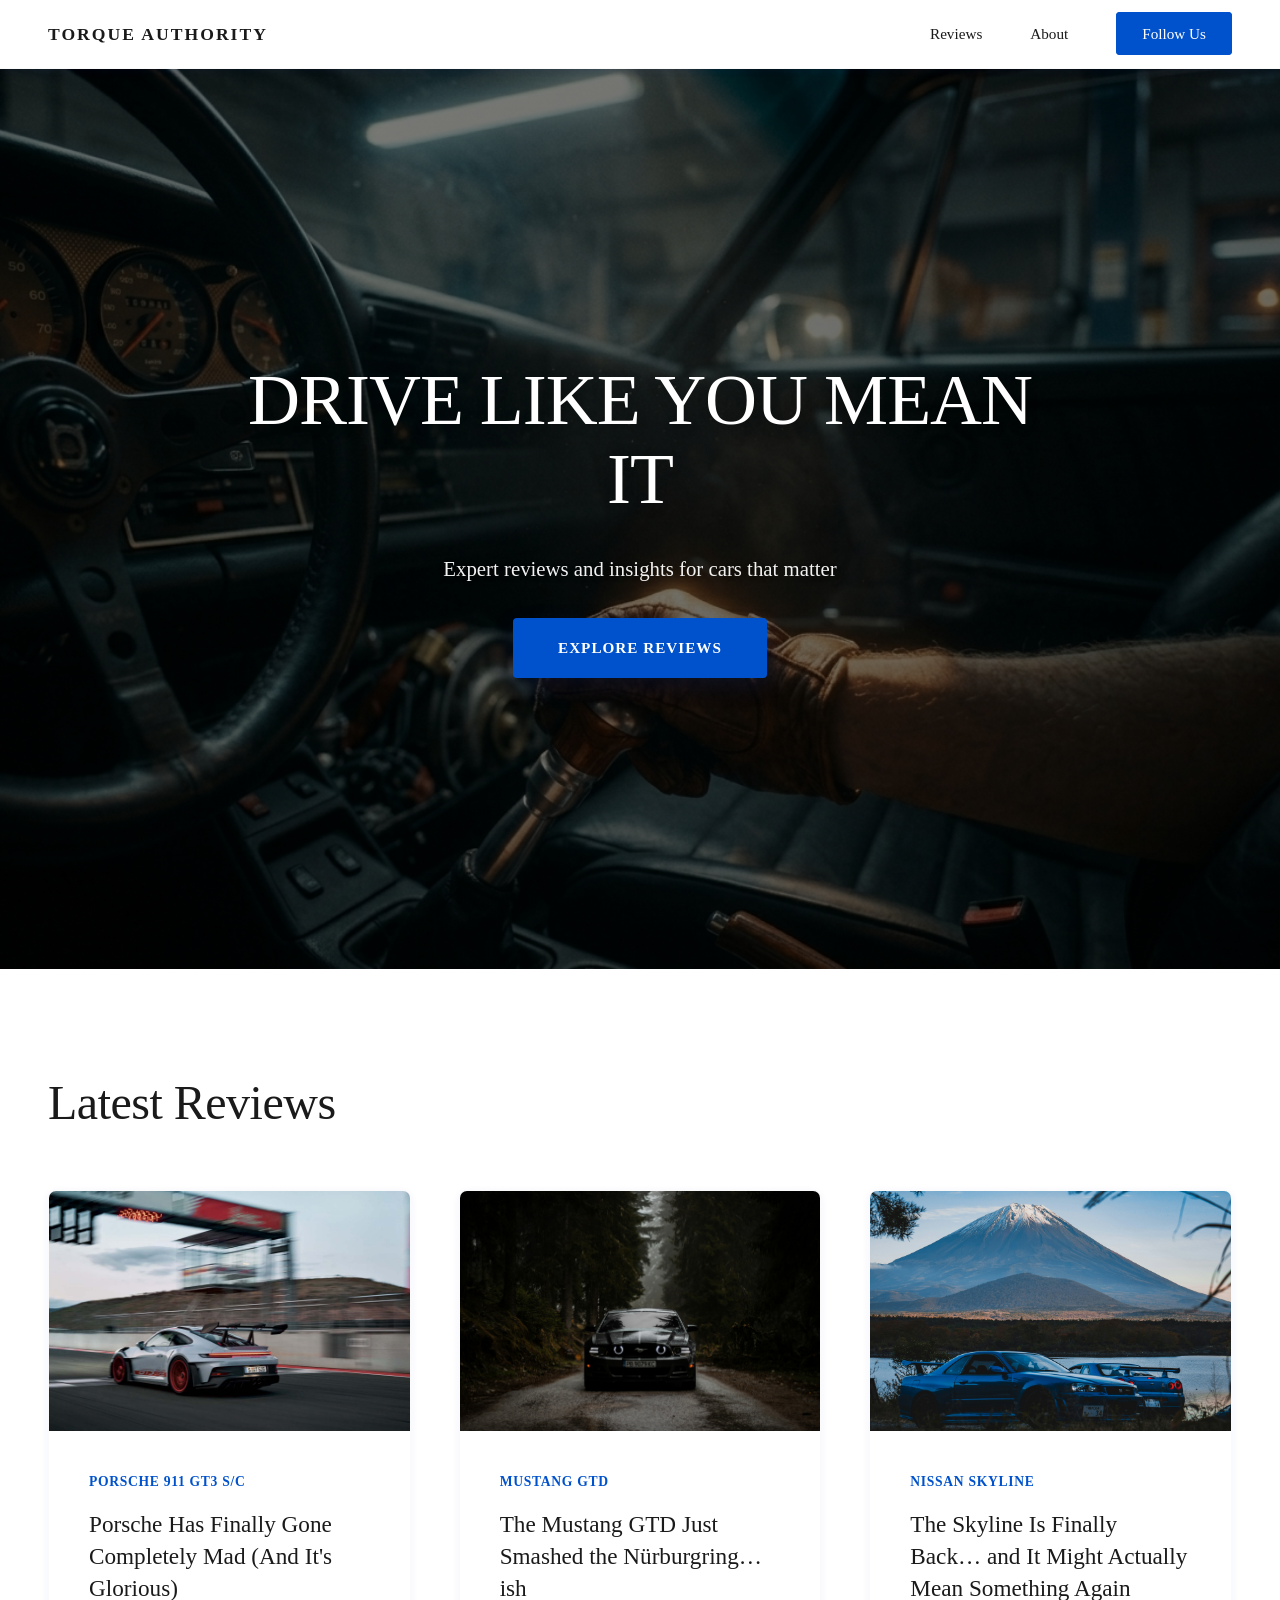
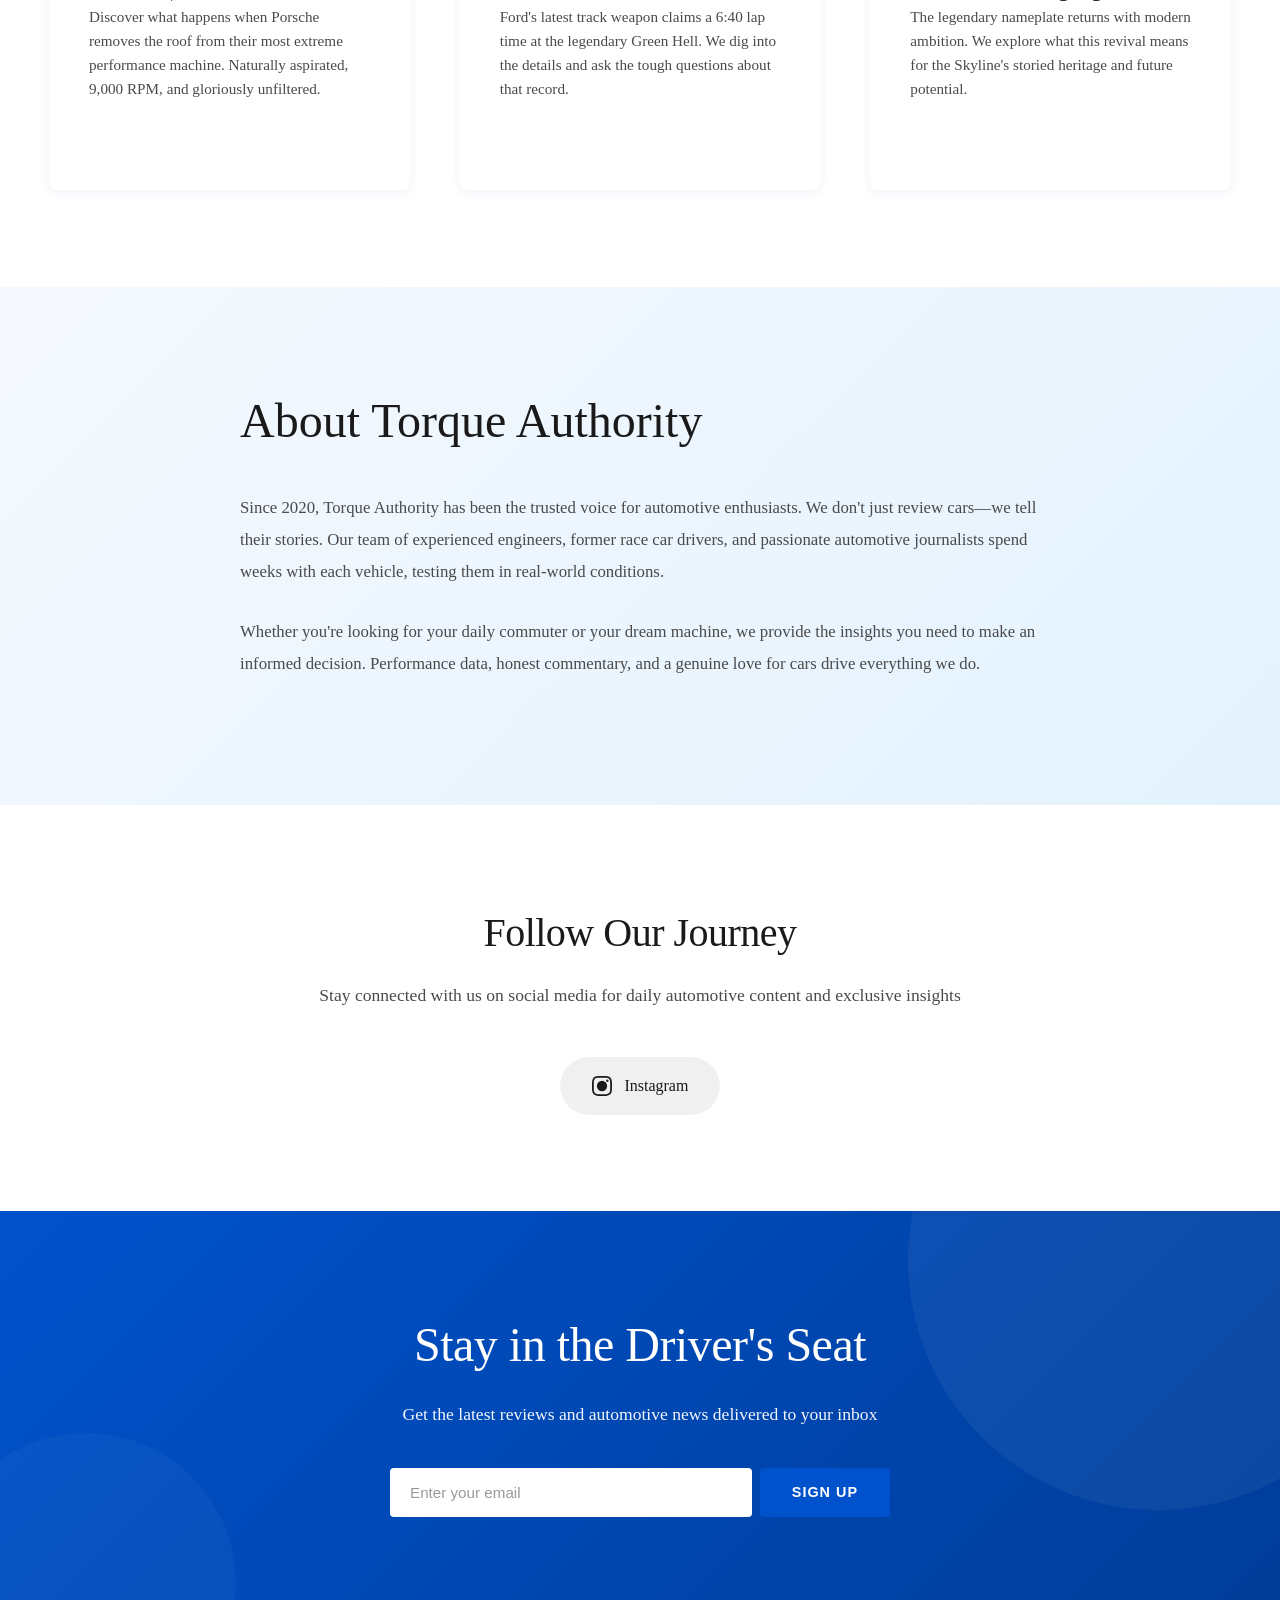
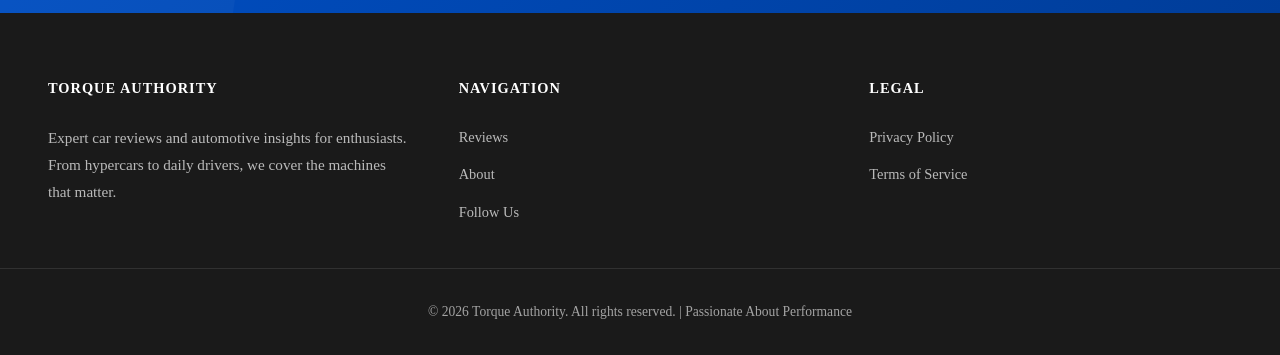
==== commit 67013303: "let's see" ====
--- a/index.html
+++ b/index.html
@@ -55,7 +55,6 @@
     <main>
         <!-- Hero Section with Background Image -->
         <section class="hero">
-            <img class="hero-bg-image" src="images/homepage.png" alt="" aria-hidden="true">
             <div class="hero-content">
                 <h1 class="hero-title">DRIVE LIKE YOU MEAN IT</h1>
                 <p class="hero-subtitle">Expert reviews and insights for cars that matter</p>
@@ -144,7 +143,7 @@
                 <div class="social-links">
                     <a href="https://www.instagram.com/torqueauthority/" target="_blank" rel="noopener noreferrer"
                         class="social-link instagram" aria-label="Follow Torque Authority on Instagram">
-                        <svg viewBox="0 0 24 24" fill="currentColor">
+                        <svg viewBox="0 0 24 24" fill="currentColor" width="20" height="20">
                             <path
                                 d="M12 2.163c3.204 0 3.584.012 4.85.07 3.252.148 4.771 1.691 4.919 4.919.058 1.265.069 1.645.069 4.849 0 3.205-.012 3.584-.069 4.849-.149 3.225-1.664 4.771-4.919 4.919-1.266.058-1.644.07-4.85.07-3.204 0-3.584-.012-4.849-.07-3.26-.149-4.771-1.699-4.919-4.92-.058-1.265-.07-1.644-.07-4.849 0-3.204.013-3.583.07-4.849.149-3.227 1.664-4.771 4.919-4.919 1.266-.057 1.645-.069 4.849-.069zm0-2.163c-3.259 0-3.667.014-4.947.072-4.358.2-6.78 2.618-6.98 6.98-.059 1.281-.073 1.689-.073 4.948 0 3.259.014 3.668.072 4.948.2 4.358 2.618 6.78 6.98 6.98 1.281.058 1.689.072 4.948.072 3.259 0 3.668-.014 4.948-.072 4.354-.2 6.782-2.618 6.979-6.98.059-1.28.073-1.689.073-4.948 0-3.259-.014-3.667-.072-4.947-.196-4.354-2.617-6.78-6.979-6.98-1.281-.059-1.69-.073-4.949-.073zM5.838 12a6.162 6.162 0 1 1 12.324 0 6.162 6.162 0 0 1-12.324 0zM12 16a4 4 0 1 1 0-8 4 4 0 0 1 0 8zm4.965-10.322a1.44 1.44 0 1 1 2.881.001 1.44 1.44 0 0 1-2.881-.001z" />
                         </svg>
@@ -200,4 +199,4 @@
     <script src="script.js"></script>
 </body>
 
-</html>+</html>
--- a/styles-new.css
+++ b/styles-new.css
@@ -37,10 +37,15 @@
 }
 
 html {
+    width: 100%;
+    min-height: 100%;
     scroll-behavior: smooth;
+    overflow-x: hidden;
 }
 
 body {
+    width: 100%;
+    min-height: 100vh;
     font-family: -apple-system, BlinkMacSystemFont, 'Segoe UI', Georgia, 'Times New Roman', serif;
     color: var(--text-dark);
     background-color: var(--off-white);
@@ -124,6 +129,7 @@
     position: sticky;
     top: 0;
     background-color: rgba(255, 255, 255, 0.98);
+    -webkit-backdrop-filter: blur(10px);
     backdrop-filter: blur(10px);
     border-bottom: 1px solid var(--light-gray);
     z-index: 1000;
@@ -139,8 +145,11 @@
     max-width: 1400px;
     margin: 0 auto;
     padding: 0 3rem;
+    display: -webkit-flex;
     display: flex;
+    -webkit-justify-content: space-between;
     justify-content: space-between;
+    -webkit-align-items: center;
     align-items: center;
 }
 
@@ -166,9 +175,11 @@
 }
 
 .nav-menu {
+    display: -webkit-flex;
     display: flex;
     list-style: none;
     gap: 3rem;
+    -webkit-align-items: center;
     align-items: center;
 }
 
@@ -214,6 +225,7 @@
 
 .hamburger {
     display: none;
+    -webkit-flex-direction: column;
     flex-direction: column;
     cursor: pointer;
 }
@@ -279,33 +291,45 @@
 
 .hero {
     position: relative;
+    display: -webkit-flex;
     display: flex;
+    -webkit-align-items: center;
     align-items: center;
+    -webkit-justify-content: center;
     justify-content: center;
     padding: 8rem 3rem;
     width: 100%;
     min-height: 100vh;
+    margin: 0;
+    background-color: #000;
     background-image: url("images/homepage.png");
     background-repeat: no-repeat;
     background-position: center center;
+    -webkit-background-size: cover;
     background-size: cover;
-    -webkit-background-size: cover;
     background-attachment: scroll;
     overflow: hidden;
-}
-
-.hero-bg-image {
-    position: absolute;
-    top: 0;
-    right: 0;
-    bottom: 0;
-    left: 0;
+    box-sizing: border-box;
+}
+
+.hero-content {
+    position: relative;
+    z-index: 2;
+    max-width: 900px;
     width: 100%;
-    height: 100%;
-    object-fit: cover;
-    object-position: center center;
-    z-index: 0;
-    pointer-events: none;
+    padding: 0 2rem;
+    margin: 0 auto;
+    display: -webkit-flex;
+    display: flex;
+    -webkit-flex-direction: column;
+    flex-direction: column;
+    -webkit-align-items: center;
+    align-items: center;
+    -webkit-justify-content: center;
+    justify-content: center;
+    gap: 2rem;
+    text-align: center;
+    animation: fadeInUp 0.8s ease-out;
 }
 
 .hero::before {
@@ -319,17 +343,6 @@
     z-index: 1;
 }
 
-.hero-content {
-    position: relative;
-    z-index: 2;
-    max-width: 800px;
-    display: flex;
-    flex-direction: column;
-    align-items: center;
-    gap: 2rem;
-    animation: fadeInUp 0.8s ease-out;
-}
-
 .hero-title {
     font-size: 4.5rem;
     line-height: 1.1;
@@ -338,6 +351,10 @@
     letter-spacing: -1px;
     text-shadow: 0 4px 12px rgba(0, 0, 0, 0.2);
     text-align: center;
+    width: 100%;
+    word-break: break-word;
+    -webkit-hyphens: auto;
+    hyphens: auto;
 }
 
 .hero-subtitle {
@@ -346,6 +363,8 @@
     line-height: 1.7;
     text-align: center;
     text-shadow: 0 2px 8px rgba(0, 0, 0, 0.1);
+    width: 100%;
+    word-break: break-word;
 }
 
 /* ========================================
@@ -404,8 +423,11 @@
 .card-image {
     background: linear-gradient(135deg, var(--primary-blue) 0%, var(--dark-blue) 100%);
     height: 240px;
+    display: -webkit-flex;
     display: flex;
+    -webkit-align-items: center;
     align-items: center;
+    -webkit-justify-content: center;
     justify-content: center;
     font-size: 5rem;
     color: var(--white);
@@ -427,7 +449,9 @@
 
 .card-content {
     padding: 2.5rem;
+    display: -webkit-flex;
     display: flex;
+    -webkit-flex-direction: column;
     flex-direction: column;
     height: 100%;
 }
@@ -458,6 +482,7 @@
 .review-excerpt {
     color: var(--text-medium);
     margin-bottom: 1.5rem;
+    -webkit-flex-grow: 1;
     flex-grow: 1;
     font-size: 0.95rem;
     line-height: 1.6;
@@ -469,8 +494,11 @@
     font-weight: 600;
     font-size: 0.95rem;
     transition: var(--transition);
+    display: -webkit-inline-flex;
     display: inline-flex;
+    -webkit-align-items: center;
     align-items: center;
+    width: -webkit-fit-content;
     width: fit-content;
 }
 
@@ -558,7 +586,9 @@
     text-decoration: none;
     font-weight: 600;
     transition: var(--transition);
+    display: -webkit-inline-flex;
     display: inline-flex;
+    -webkit-align-items: center;
     align-items: center;
     gap: 0.5rem;
 }
@@ -621,14 +651,19 @@
 }
 
 .social-links {
+    display: -webkit-flex;
     display: flex;
+    -webkit-justify-content: center;
     justify-content: center;
     gap: 2rem;
+    -webkit-flex-wrap: wrap;
     flex-wrap: wrap;
 }
 
 .social-link {
+    display: -webkit-inline-flex;
     display: inline-flex;
+    -webkit-align-items: center;
     align-items: center;
     gap: 0.8rem;
     padding: 1rem 2rem;
@@ -650,12 +685,13 @@
 
 .social-link svg {
     display: block;
-    width: 20px !important;
-    height: 20px !important;
+    width: 20px;
+    height: 20px;
     min-width: 20px;
     min-height: 20px;
     max-width: 20px;
     max-height: 20px;
+    -webkit-flex-shrink: 0;
     flex-shrink: 0;
 }
 
@@ -732,6 +768,7 @@
 }
 
 .newsletter-form {
+    display: -webkit-flex;
     display: flex;
     gap: 0.5rem;
     max-width: 500px;
@@ -742,6 +779,7 @@
 }
 
 .newsletter-form input {
+    -webkit-flex: 1;
     flex: 1;
     padding: 1rem 1.25rem;
     border: none;
@@ -837,6 +875,7 @@
     }
 
     .hamburger {
+        display: -webkit-flex;
         display: flex;
     }
 
@@ -883,10 +922,12 @@
     }
 
     .newsletter-form {
+        -webkit-flex-direction: column;
         flex-direction: column;
     }
 
     .newsletter-form .btn-submit {
+        -webkit-flex: 1;
         flex: 1;
     }
 
@@ -968,4 +1009,4 @@
 input:focus {
     outline: 2px solid var(--primary-blue);
     outline-offset: 2px;
-}+}
